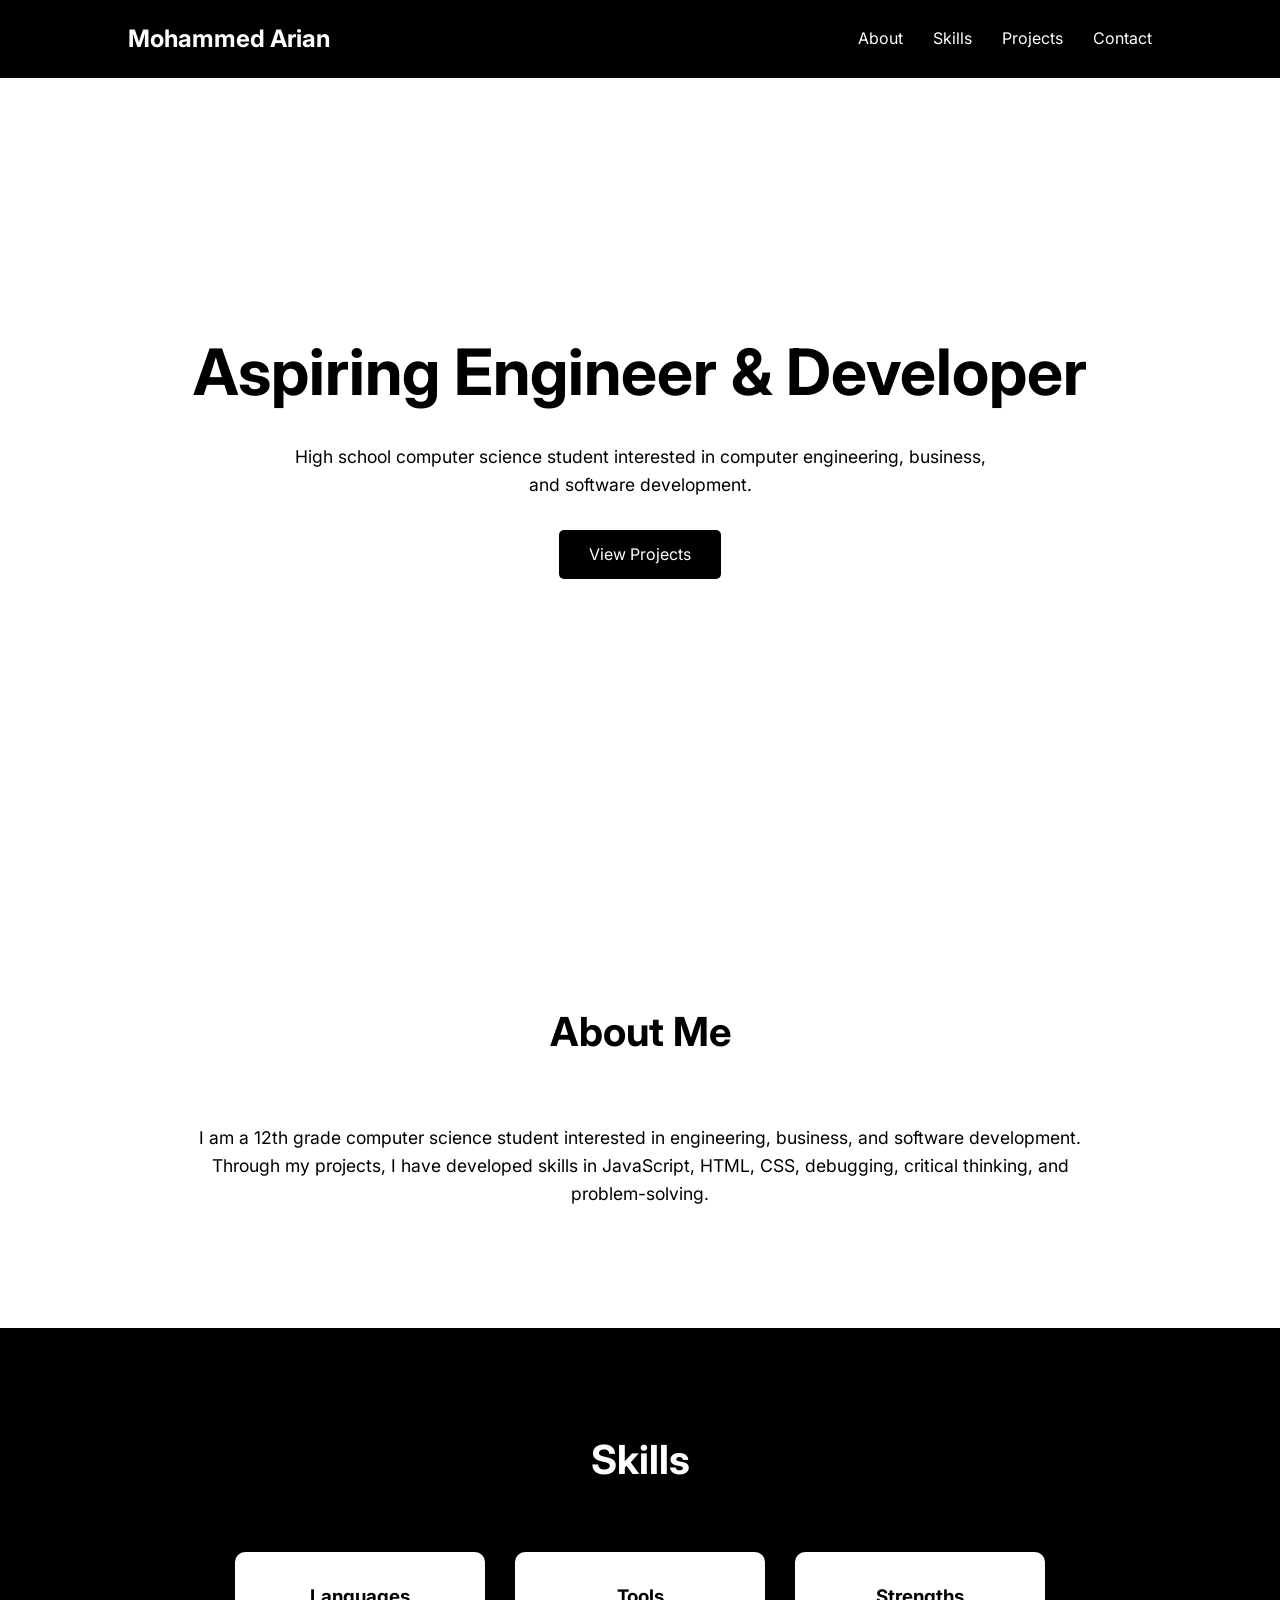
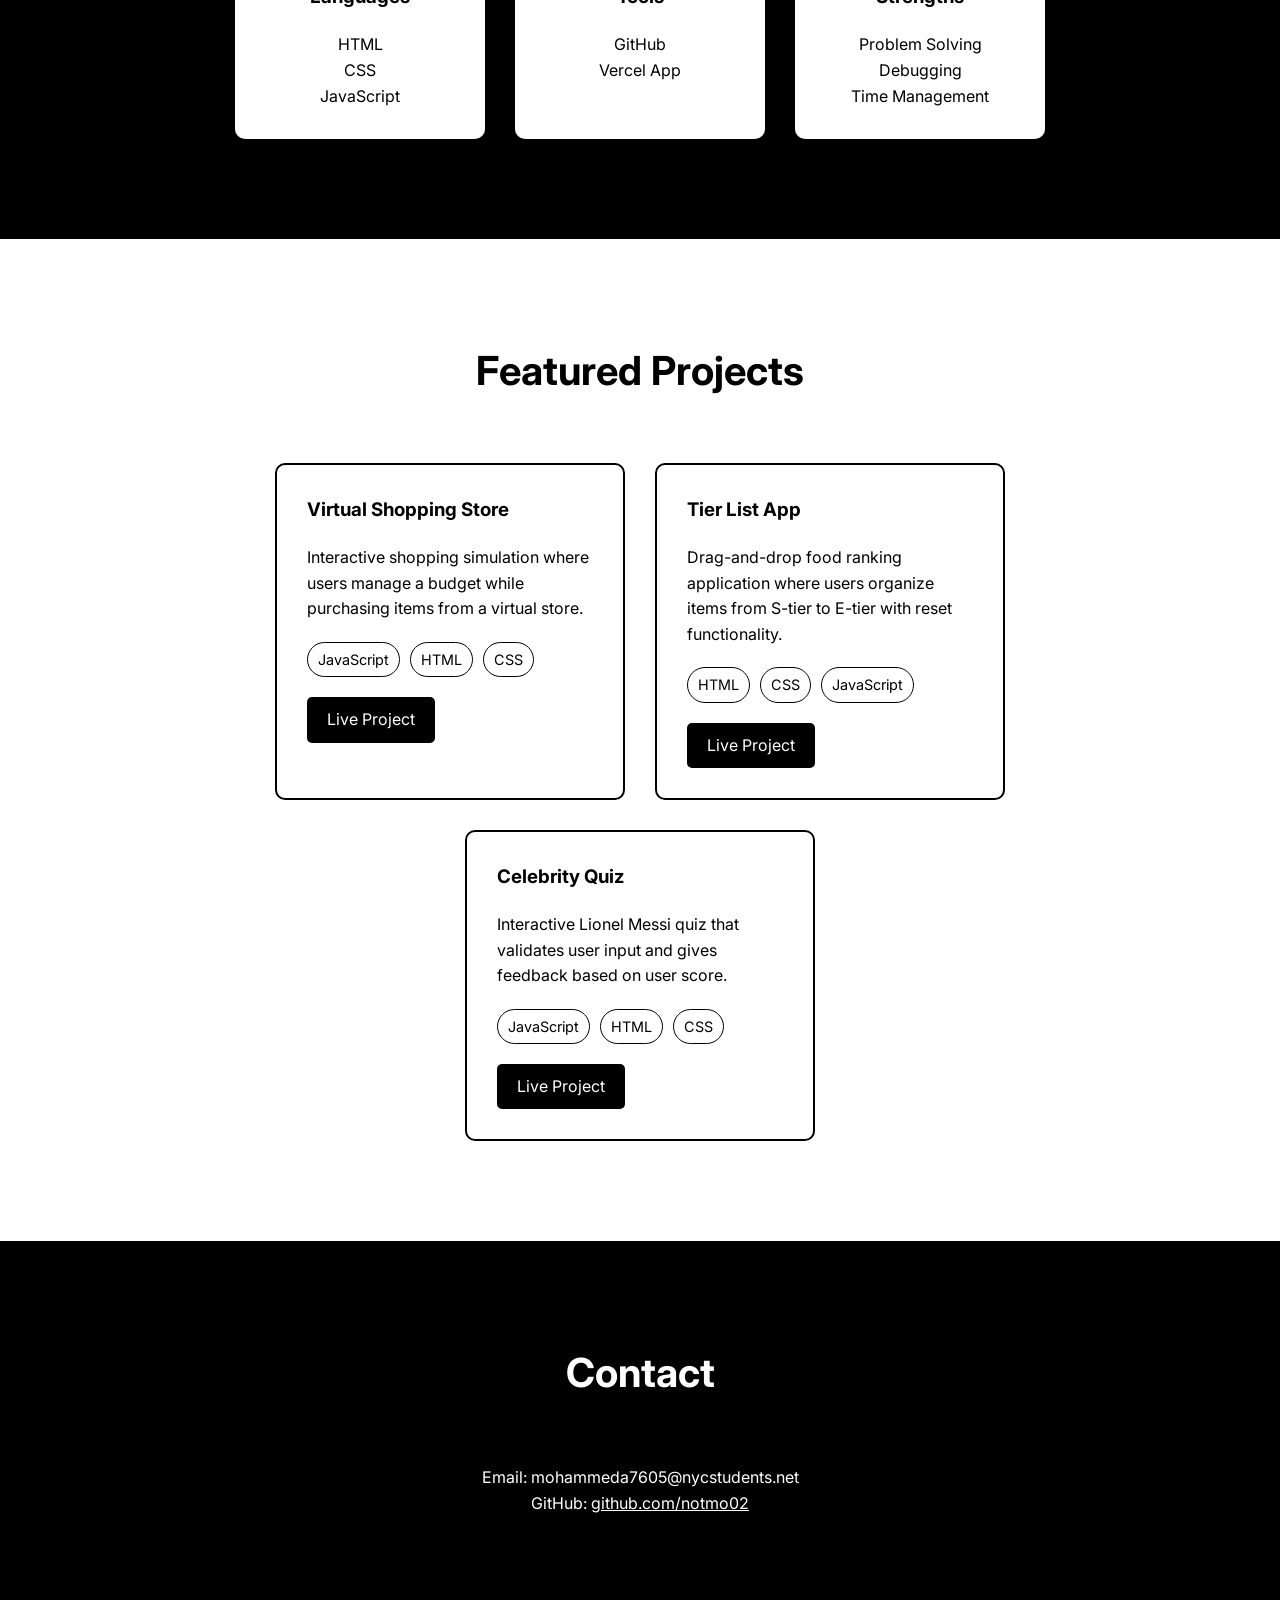
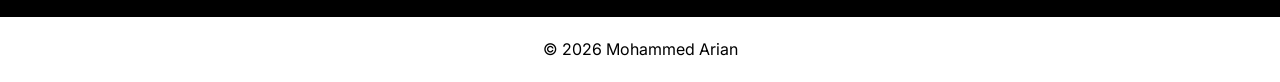
==== index.html @ 6d6c4847 "commit" ====
<!DOCTYPE html>
<html lang="en">
<head>
  <meta charset="UTF-8" />
  <meta name="viewport" content="width=device-width, initial-scale=1.0" />
  <title>Mohammed Arian | Portfolio</title>

  <link rel="stylesheet" href="style.css" />

  <link rel="preconnect" href="https://fonts.googleapis.com">
  <link rel="preconnect" href="https://fonts.gstatic.com" crossorigin>

  <link href="https://fonts.googleapis.com/css2?family=Inter:wght@300;400;500;700&display=swap" rel="stylesheet">
</head>

<body>

  <!-- NAVBAR -->

  <header>
    <nav class="navbar">
      <h1 class="logo">Mohammed Arian</h1>

      <ul class="nav-links">
        <li><a href="#about">About</a></li>
        <li><a href="#skills">Skills</a></li>
        <li><a href="#projects">Projects</a></li>
        <li><a href="#contact">Contact</a></li>
      </ul>
    </nav>
  </header>

  <!-- HERO -->

  <section class="hero">
    <div class="hero-content">
      <h2>Aspiring Engineer & Developer</h2>

      <p>
        High school computer science student interested in
        computer engineering, business, and software development.
      </p>

      <a href="#projects" class="btn">View Projects</a>
    </div>
  </section>

  <!-- ABOUT -->

  <section id="about" class="section">
    <h2 class="section-title">About Me</h2>

    <div class="about-container">
      <p>
        I am a 12th grade computer science student interested in engineering,
        business, and software development. Through my projects, I have
        developed skills in JavaScript, HTML, CSS, debugging,
        critical thinking, and problem-solving.
      </p>

      <p>
       
      </p>
    </div>
  </section>

  <!-- SKILLS -->

  <section id="skills" class="section dark-section">
    <h2 class="section-title white-text">Skills</h2>

    <div class="skills-container">

      <div class="skill-card">
        <h3>Languages</h3>
        <p>HTML</p>
        <p>CSS</p>
        <p>JavaScript</p>
      </div>

      <div class="skill-card">
        <h3>Tools</h3>
        <p>GitHub</p>
        <p>Vercel App</p>
        <p></p>
      </div>

      <div class="skill-card">
        <h3>Strengths</h3>
        <p>Problem Solving</p>
        <p>Debugging</p>
        <p>Time Management</p>
      </div>

    </div>
  </section>

  <!-- PROJECTS -->

  <section id="projects" class="section">
    <h2 class="section-title">Featured Projects</h2>

    <div class="projects-container">

      <!-- PROJECT 1 -->

      <div class="project-card">
        <h3>Virtual Shopping Store</h3>

        <p>
          Interactive shopping simulation where users manage a budget
          while purchasing items from a virtual store.
        </p>

        <div class="tech-stack">
          <span>JavaScript</span>
          <span>HTML</span>
          <span>CSS</span>
        </div>

        <a
          href="https://virtual-shopping-store.vercel.app/"
          target="_blank"
          class="project-btn"
        >
          Live Project
        </a>
      </div>

      <!-- PROJECT 2 -->

      <div class="project-card">
        <h3>Tier List App</h3>

        <p>
          Drag-and-drop food ranking application where users organize
          items from S-tier to E-tier with reset functionality.
        </p>

        <div class="tech-stack">
          <span>HTML</span>
          <span>CSS</span>
          <span>JavaScript</span>
        </div>

        <a
          href="https://tier-list-project-nu.vercel.app/"
          target="_blank"
          class="project-btn"
        >
          Live Project
        </a>
      </div>

      <!-- PROJECT 3 -->

      <div class="project-card">
        <h3>Celebrity Quiz</h3>

        <p>
          Interactive Lionel Messi quiz that validates user input and
          gives feedback based on user score.
        </p>

        <div class="tech-stack">
          <span>JavaScript</span>
          <span>HTML</span>
          <span>CSS</span>
        </div>

        <a
          href="https://celebrity-quiz-psi.vercel.app/"
          target="_blank"
          class="project-btn"
        >
          Live Project
        </a>
      </div>

    </div>
  </section>

  <!-- CONTACT -->

  <section id="contact" class="section dark-section">
    <h2 class="section-title white-text">Contact</h2>

    <div class="contact-container">
      <p>Email: mohammeda7605@nycstudents.net</p>

      <p>
        GitHub:
        <a href="https://github.com/notmo02" target="_blank">
          github.com/notmo02
        </a>
      </p>
    </div>
  </section>

  <!-- FOOTER -->

  <footer>
    <p>© 2026 Mohammed Arian</p>
  </footer>

  <script src="script.js"></script>

</body>
</html>
---- style.css ----
* {
  margin: 0;
  padding: 0;
  box-sizing: border-box;
}

html {
  scroll-behavior: smooth;
}

body {
  font-family: "Inter", sans-serif;
  background-color: white;
  color: black;
  line-height: 1.6;
}

/* NAVBAR */

.navbar {
  width: 100%;
  padding: 20px 10%;
  display: flex;
  justify-content: space-between;
  align-items: center;
  background-color: black;
  position: fixed;
  top: 0;
  z-index: 1000;
}

.logo {
  color: white;
  font-size: 1.5rem;
}

.nav-links {
  display: flex;
  list-style: none;
  gap: 30px;
}

.nav-links a {
  text-decoration: none;
  color: white;
  transition: 0.3s;
}

.nav-links a:hover {
  opacity: 0.7;
}

/* HERO */

.hero {
  height: 100vh;
  background-color: white;
  display: flex;
  justify-content: center;
  align-items: center;
  text-align: center;
  padding: 0 20px;
}

.hero-content h2 {
  font-size: 4rem;
  margin-bottom: 20px;
}

.hero-content p {
  max-width: 700px;
  margin: auto;
  margin-bottom: 30px;
  font-size: 1.1rem;
}

.btn {
  display: inline-block;
  padding: 12px 30px;
  background-color: black;
  color: white;
  text-decoration: none;
  border-radius: 5px;
  transition: 0.3s;
}

.btn:hover {
  background-color: #333;
}

/* SECTIONS */

.section {
  padding: 100px 10%;
}

.section-title {
  text-align: center;
  font-size: 2.5rem;
  margin-bottom: 60px;
}

.dark-section {
  background-color: black;
}

.white-text {
  color: white;
}

/* ABOUT */

.about-container {
  max-width: 900px;
  margin: auto;
  text-align: center;
}

.about-container p {
  margin-bottom: 20px;
  font-size: 1.1rem;
}

/* SKILLS */

.skills-container {
  display: flex;
  justify-content: center;
  gap: 30px;
  flex-wrap: wrap;
}

.skill-card {
  background-color: white;
  color: black;
  padding: 30px;
  width: 250px;
  border-radius: 10px;
  text-align: center;
}

.skill-card h3 {
  margin-bottom: 20px;
}

/* PROJECTS */

.projects-container {
  display: flex;
  gap: 30px;
  flex-wrap: wrap;
  justify-content: center;
}

.project-card {
  width: 350px;
  border: 2px solid black;
  padding: 30px;
  border-radius: 10px;
  transition: 0.3s;
}

.project-card:hover {
  transform: translateY(-10px);
}

.project-card h3 {
  margin-bottom: 20px;
}

.project-card p {
  margin-bottom: 20px;
}

.tech-stack {
  display: flex;
  gap: 10px;
  flex-wrap: wrap;
  margin-bottom: 20px;
}

.tech-stack span {
  border: 1px solid black;
  padding: 5px 10px;
  border-radius: 20px;
  font-size: 0.9rem;
}

.project-btn {
  display: inline-block;
  padding: 10px 20px;
  background-color: black;
  color: white;
  text-decoration: none;
  border-radius: 5px;
}

.project-btn:hover {
  background-color: #333;
}

/* CONTACT */

.contact-container {
  text-align: center;
  color: white;
}

.contact-container a {
  color: white;
  text-decoration: underline;
}

/* FOOTER */

footer {
  background-color: white;
  text-align: center;
  padding: 20px;
}

/* MOBILE */

@media (max-width: 768px) {

  .navbar {
    flex-direction: column;
    gap: 15px;
  }

  .hero-content h2 {
    font-size: 2.5rem;
  }

  .projects-container {
    flex-direction: column;
    align-items: center;
  }

}
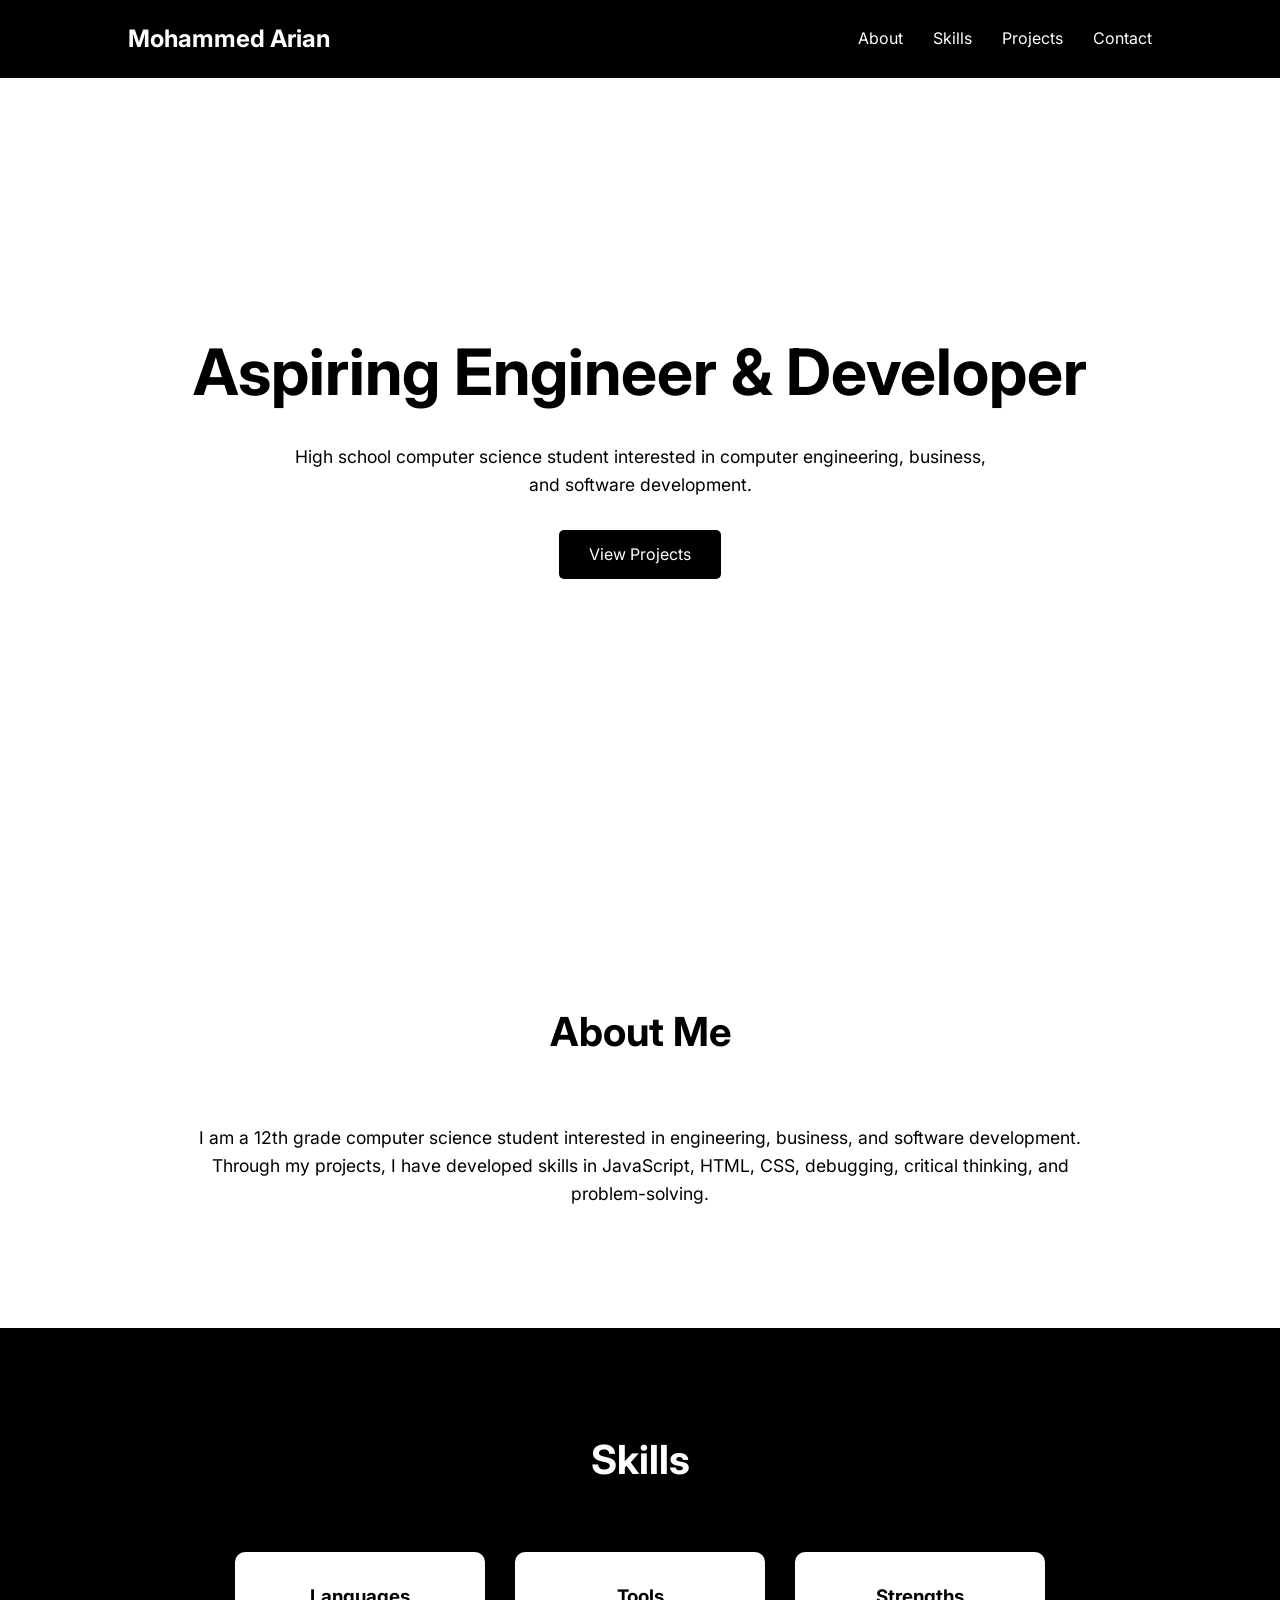
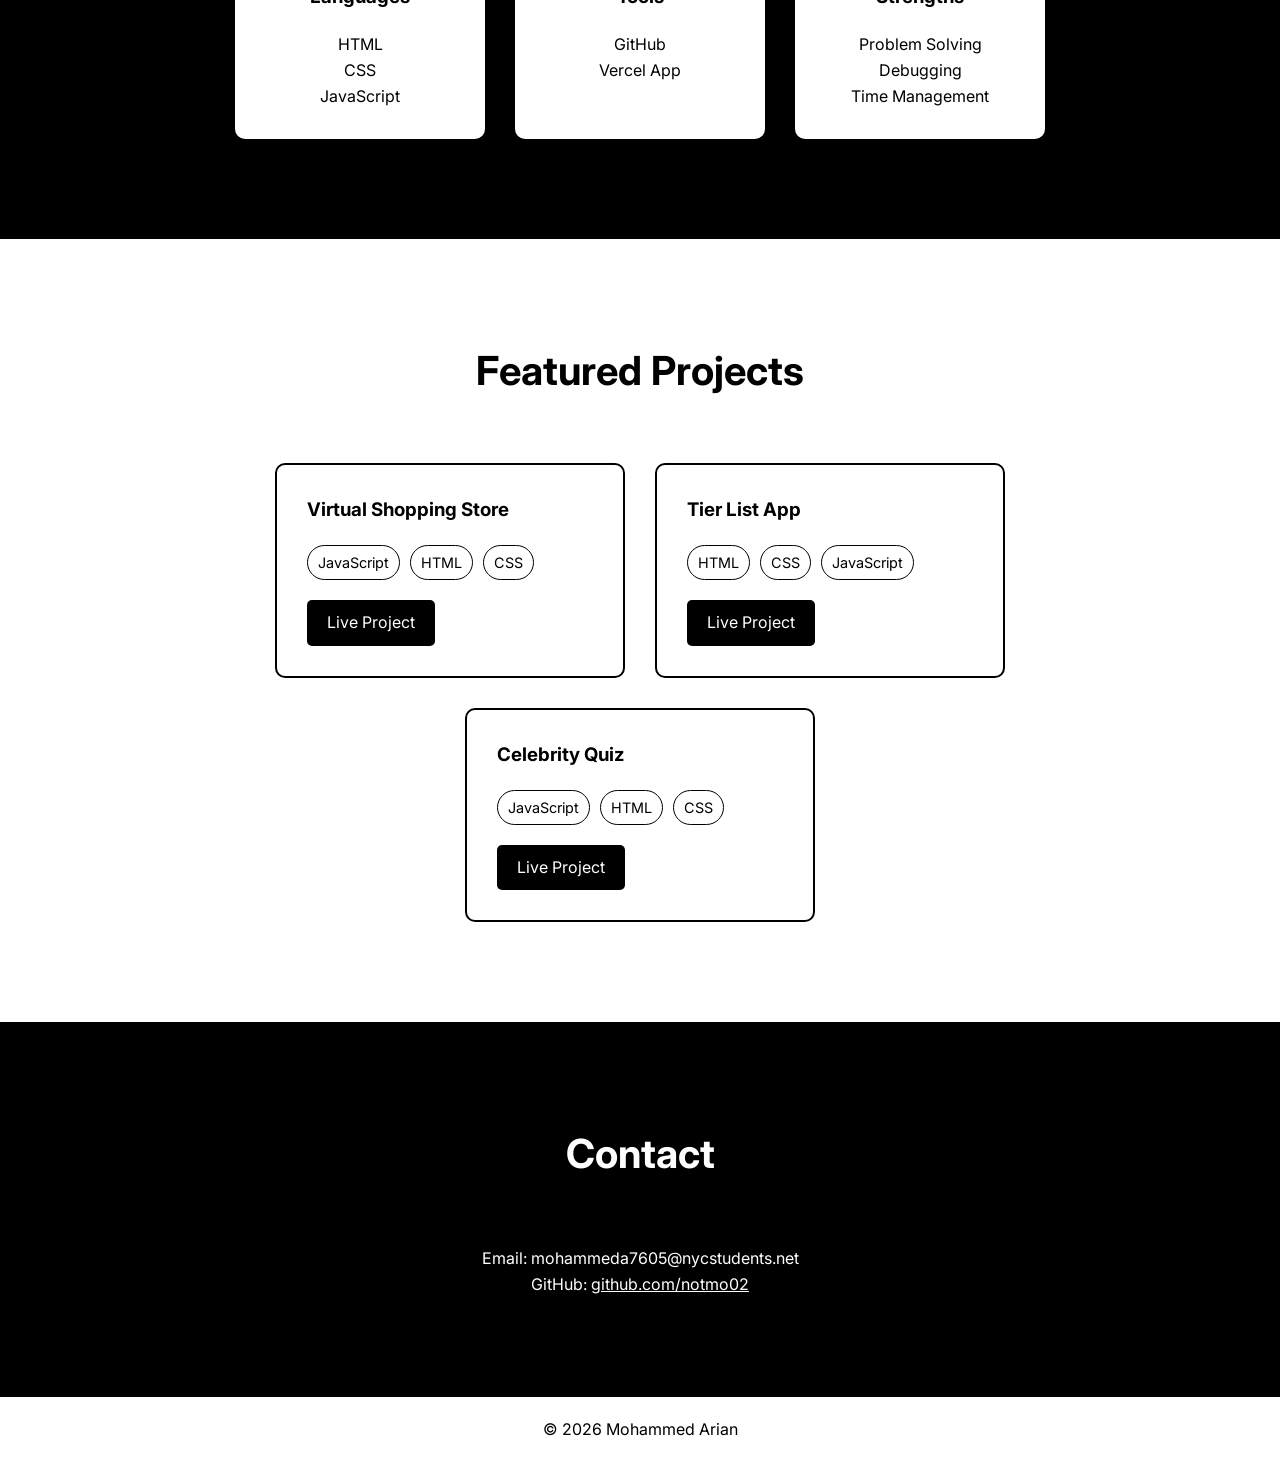
==== commit 66697768: "commit" ====
--- a/index.html
+++ b/index.html
@@ -108,8 +108,7 @@
         <h3>Virtual Shopping Store</h3>
 
         <p>
-          Interactive shopping simulation where users manage a budget
-          while purchasing items from a virtual store.
+         
         </p>
 
         <div class="tech-stack">
@@ -133,8 +132,7 @@
         <h3>Tier List App</h3>
 
         <p>
-          Drag-and-drop food ranking application where users organize
-          items from S-tier to E-tier with reset functionality.
+         
         </p>
 
         <div class="tech-stack">
@@ -158,8 +156,7 @@
         <h3>Celebrity Quiz</h3>
 
         <p>
-          Interactive Lionel Messi quiz that validates user input and
-          gives feedback based on user score.
+          
         </p>
 
         <div class="tech-stack">
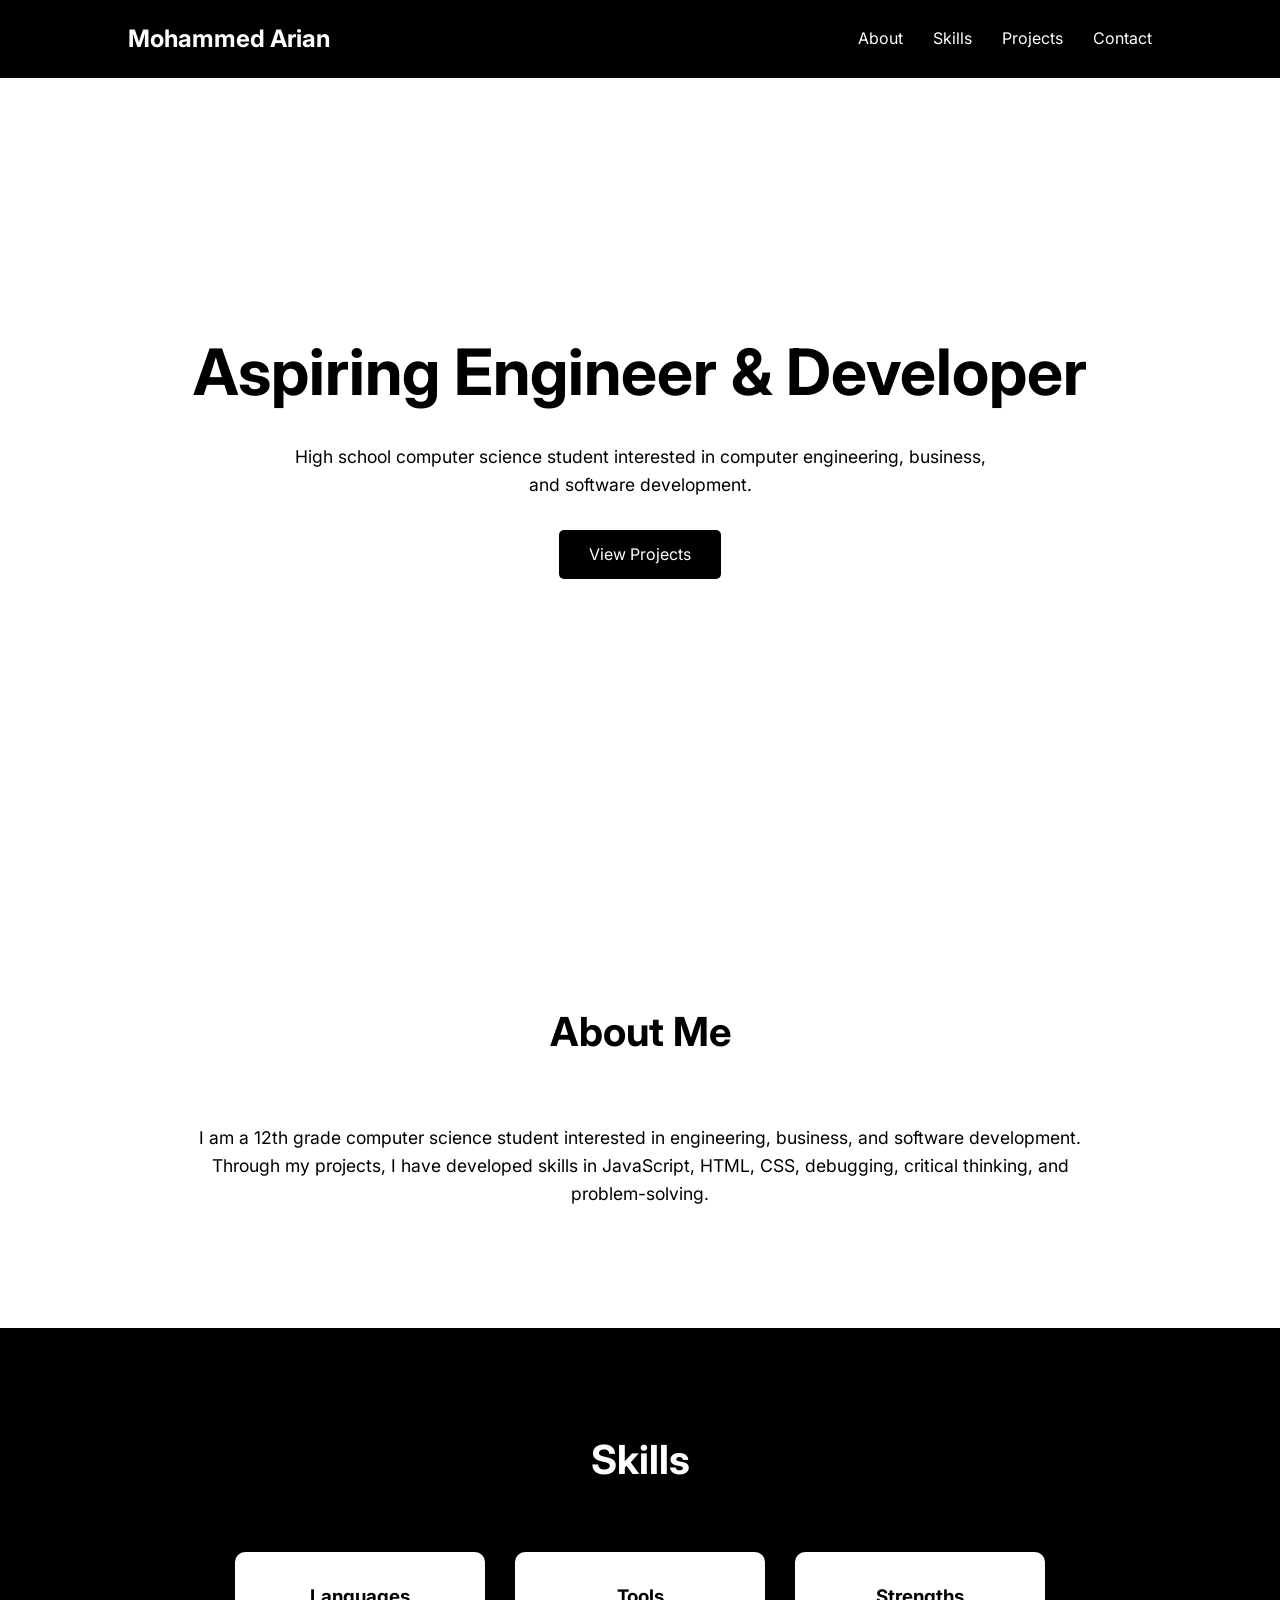
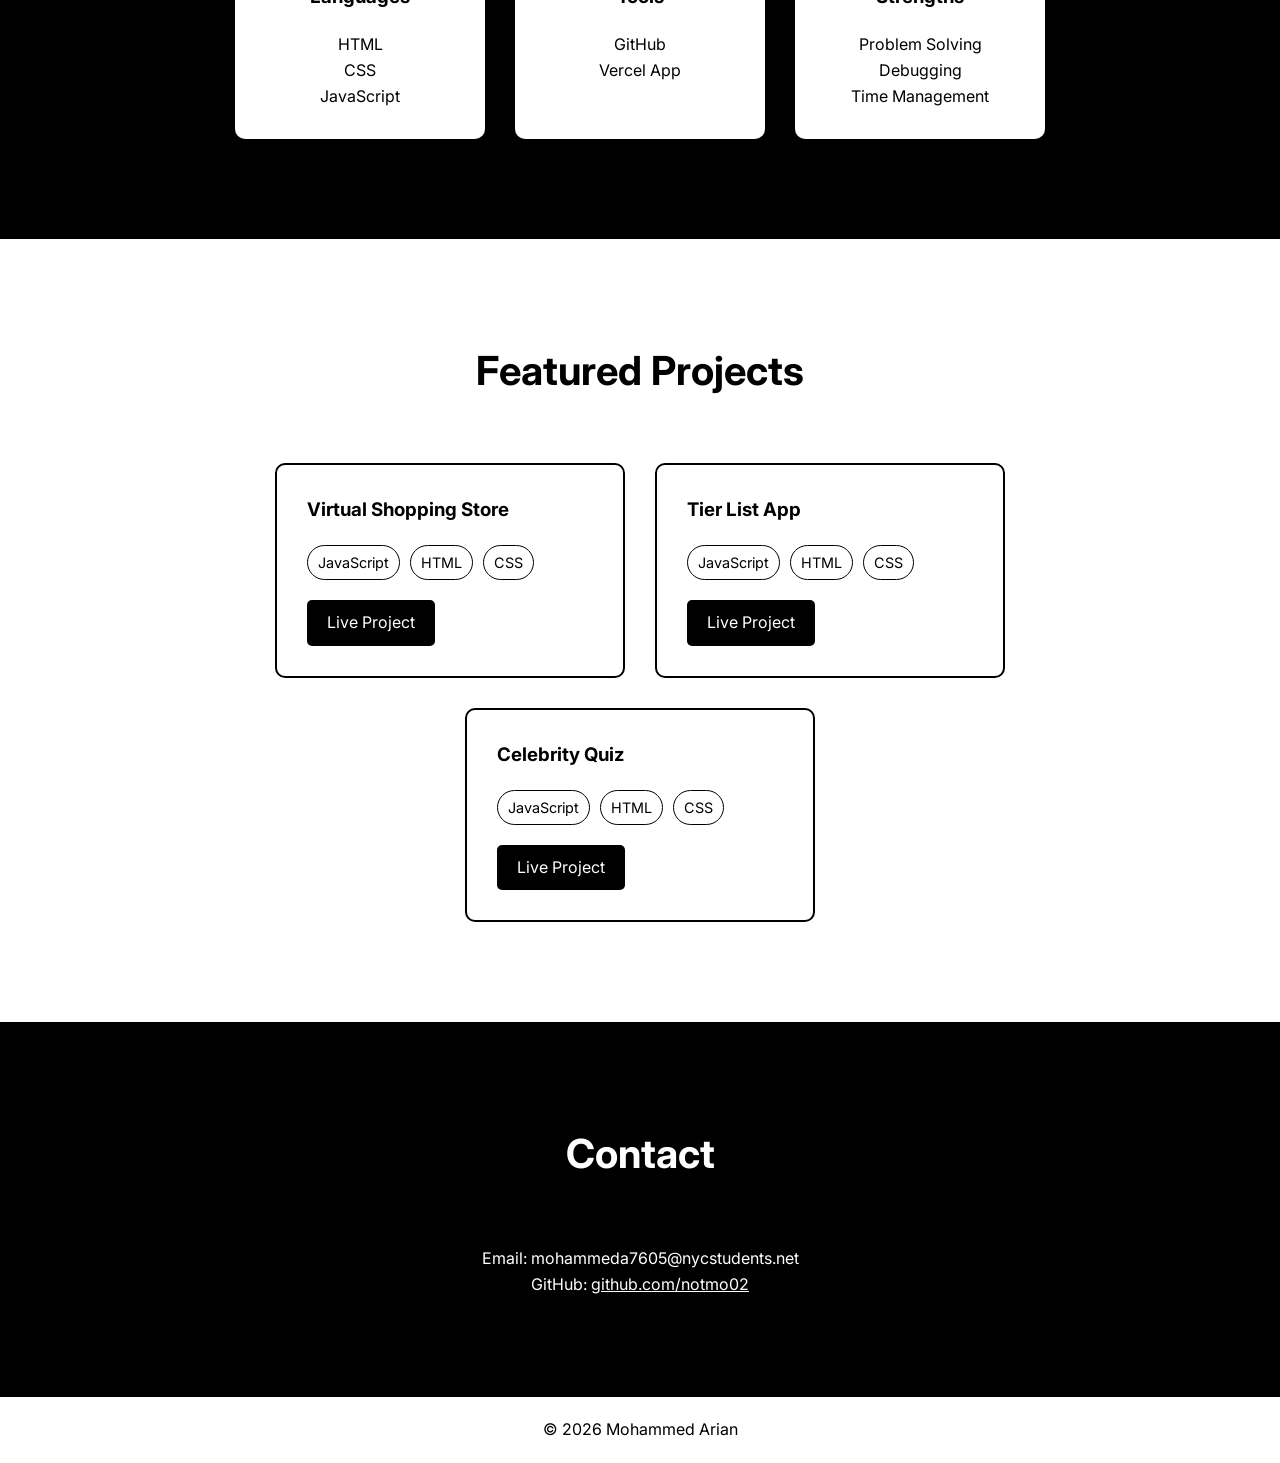
==== commit e7f033a9: "commit" ====
--- a/index.html
+++ b/index.html
@@ -136,9 +136,9 @@
         </p>
 
         <div class="tech-stack">
+          <span>JavaScript</span>
           <span>HTML</span>
           <span>CSS</span>
-          <span>JavaScript</span>
         </div>
 
         <a
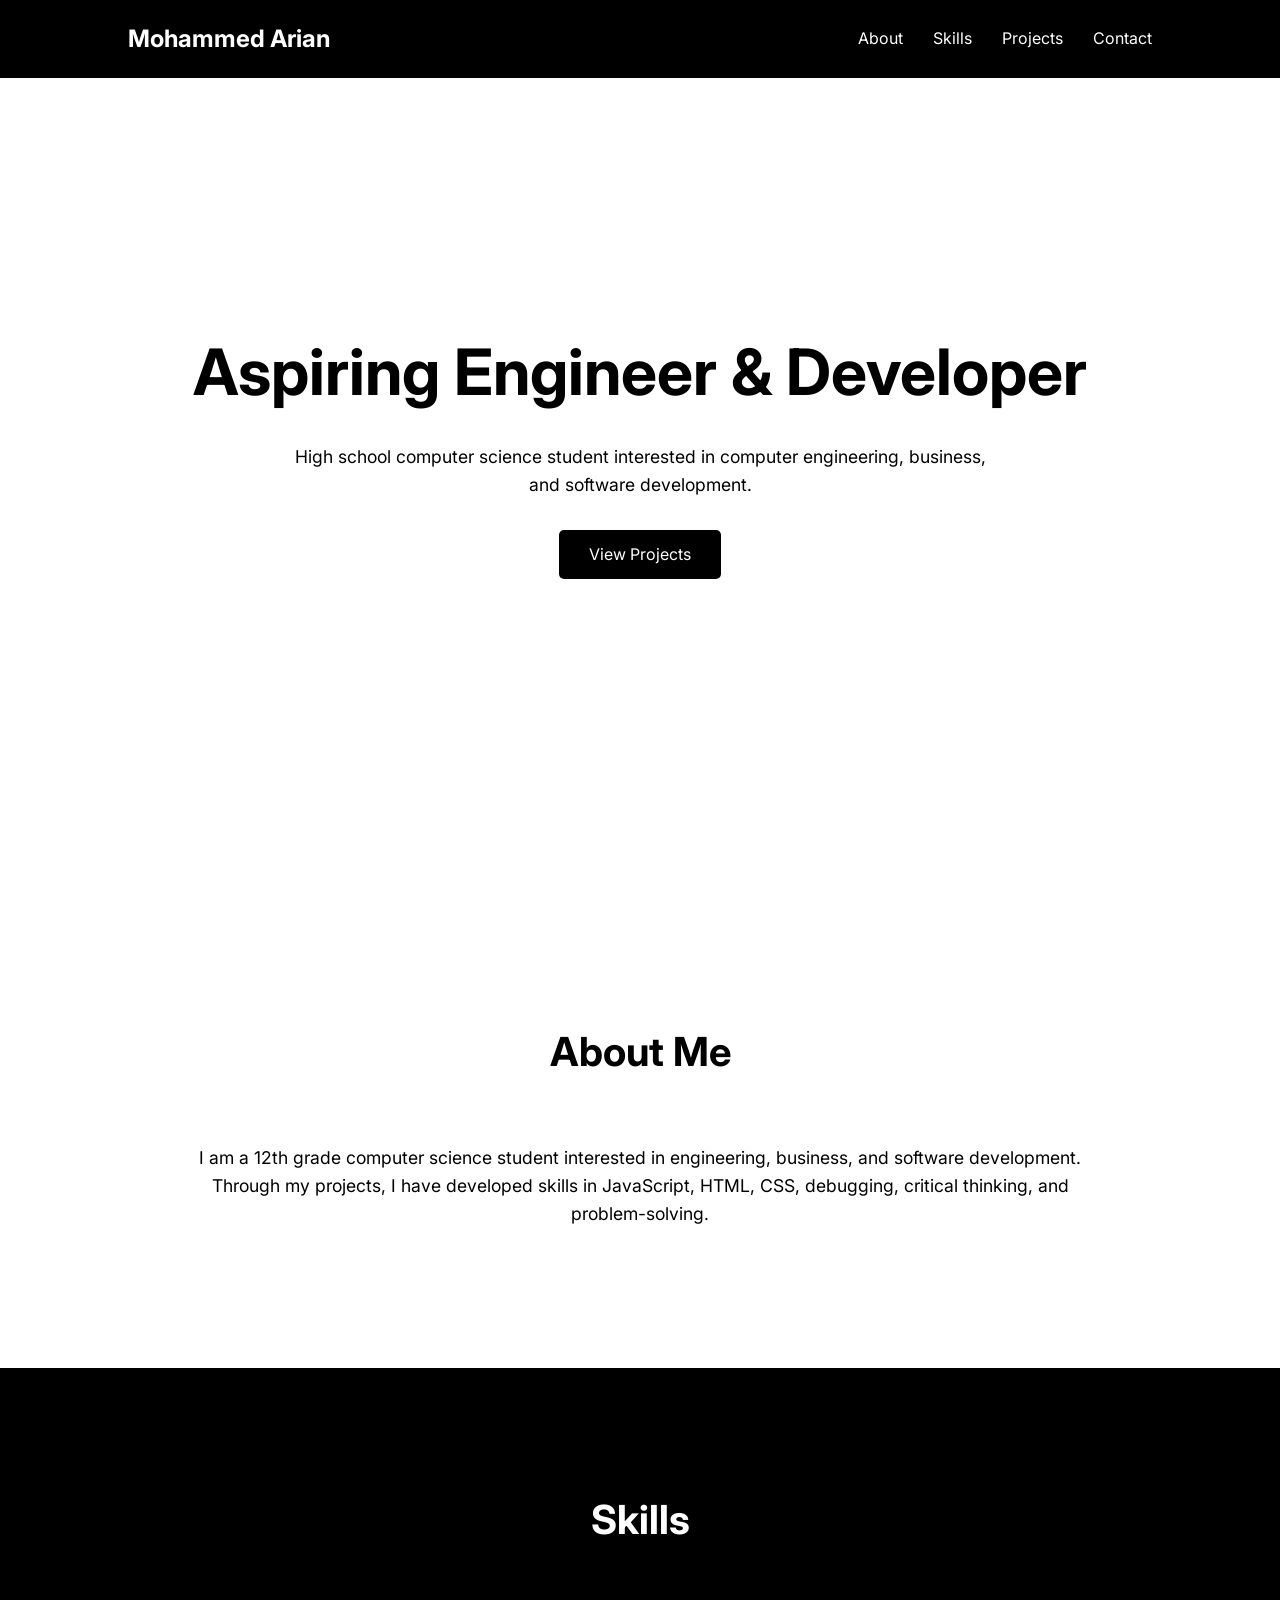
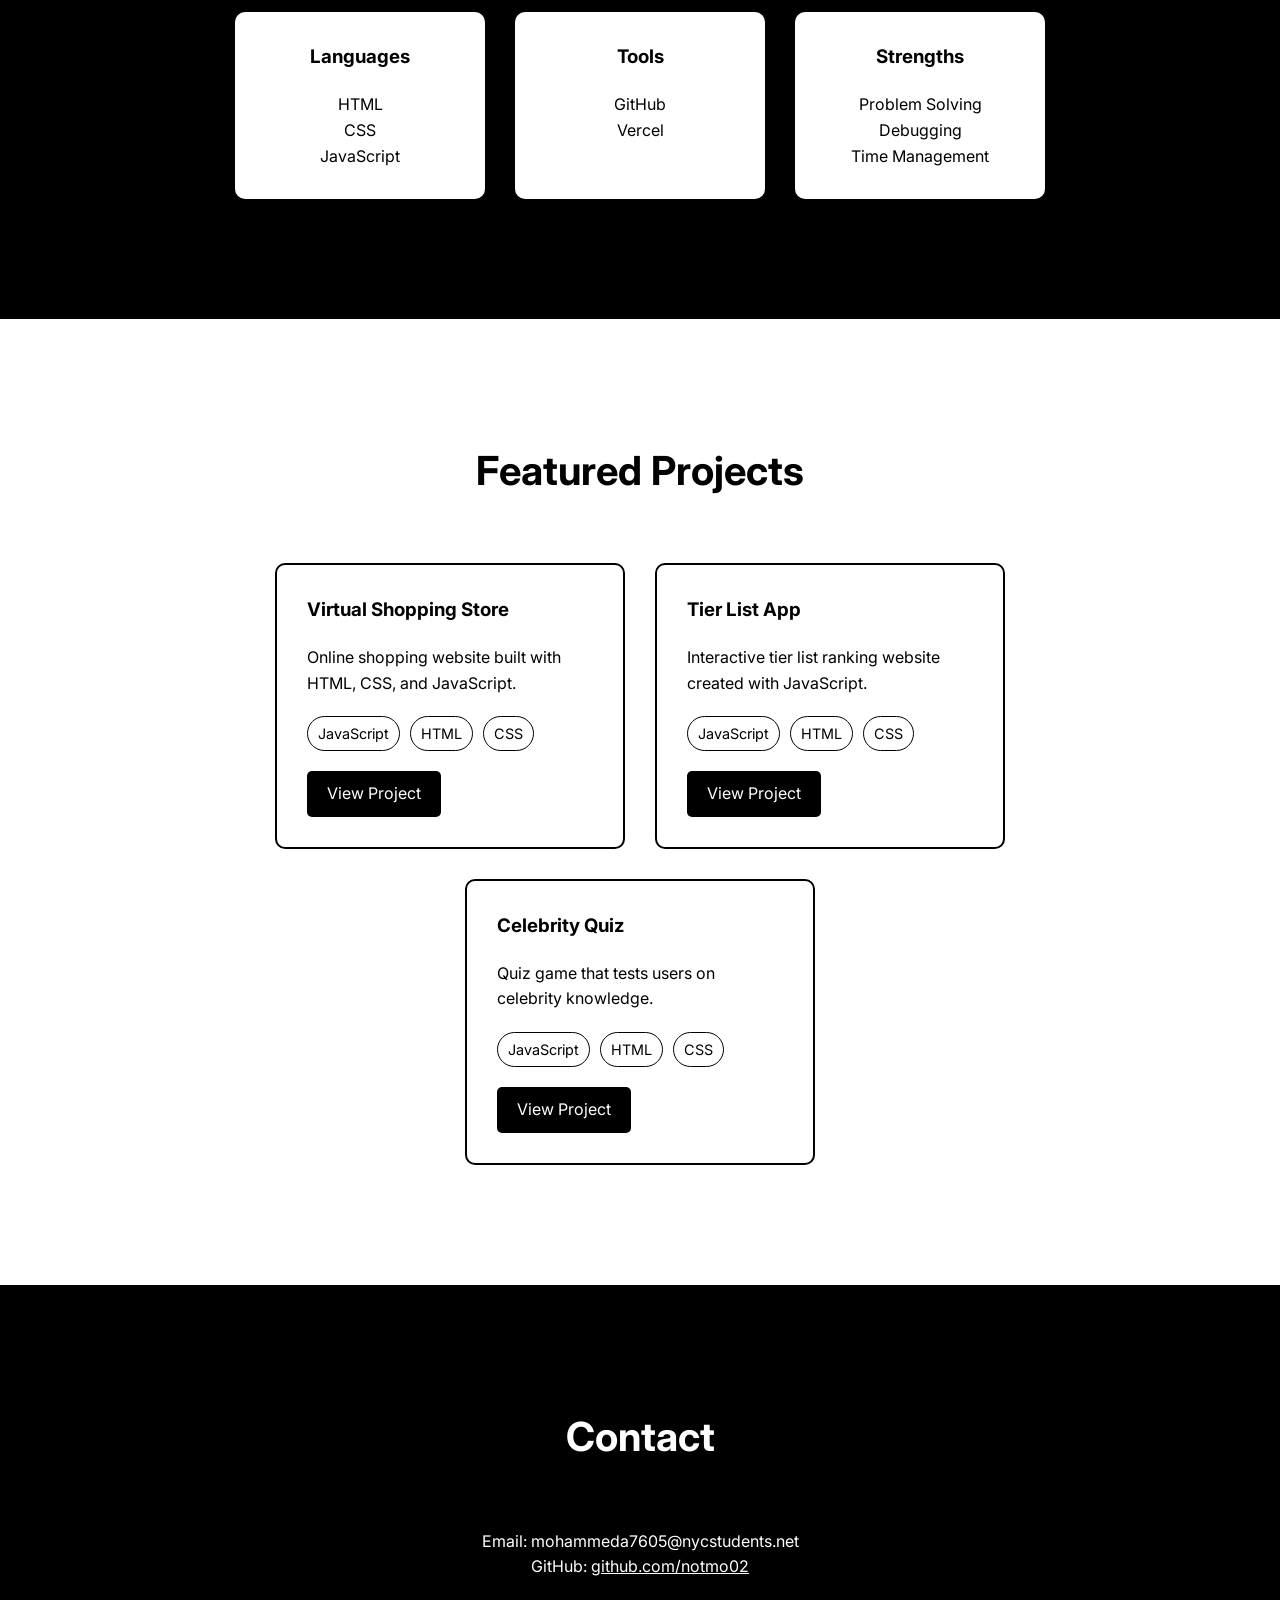
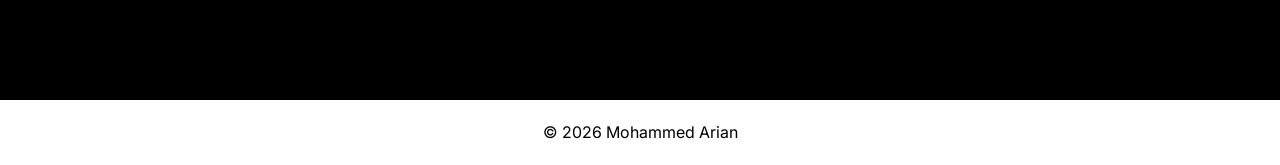
==== commit c51d341b: "commit" ====
--- a/index.html
+++ b/index.html
@@ -57,10 +57,6 @@
         developed skills in JavaScript, HTML, CSS, debugging,
         critical thinking, and problem-solving.
       </p>
-
-      <p>
-       
-      </p>
     </div>
   </section>
 
@@ -81,8 +77,7 @@
       <div class="skill-card">
         <h3>Tools</h3>
         <p>GitHub</p>
-        <p>Vercel App</p>
-        <p></p>
+        <p>Vercel</p>
       </div>
 
       <div class="skill-card">
@@ -108,7 +103,7 @@
         <h3>Virtual Shopping Store</h3>
 
         <p>
-         
+          Online shopping website built with HTML, CSS, and JavaScript.
         </p>
 
         <div class="tech-stack">
@@ -118,11 +113,10 @@
         </div>
 
         <a
-          href="https://virtual-shopping-store.vercel.app/"
-          target="_blank"
+          href="shopping-store.html"
           class="project-btn"
         >
-          Live Project
+          View Project
         </a>
       </div>
 
@@ -132,7 +126,7 @@
         <h3>Tier List App</h3>
 
         <p>
-         
+          Interactive tier list ranking website created with JavaScript.
         </p>
 
         <div class="tech-stack">
@@ -142,11 +136,10 @@
         </div>
 
         <a
-          href="https://tier-list-project-nu.vercel.app/"
-          target="_blank"
+          href="tier-list.html"
           class="project-btn"
         >
-          Live Project
+          View Project
         </a>
       </div>
 
@@ -156,7 +149,7 @@
         <h3>Celebrity Quiz</h3>
 
         <p>
-          
+          Quiz game that tests users on celebrity knowledge.
         </p>
 
         <div class="tech-stack">
@@ -166,11 +159,10 @@
         </div>
 
         <a
-          href="https://celebrity-quiz-psi.vercel.app/"
-          target="_blank"
+          href="celebrity-quiz.html"
           class="project-btn"
         >
-          Live Project
+          View Project
         </a>
       </div>
 
--- a/style.css
+++ b/style.css
@@ -91,7 +91,7 @@
 /* SECTIONS */
 
 .section {
-  padding: 100px 10%;
+  padding: 120px 10%;
 }
 
 .section-title {
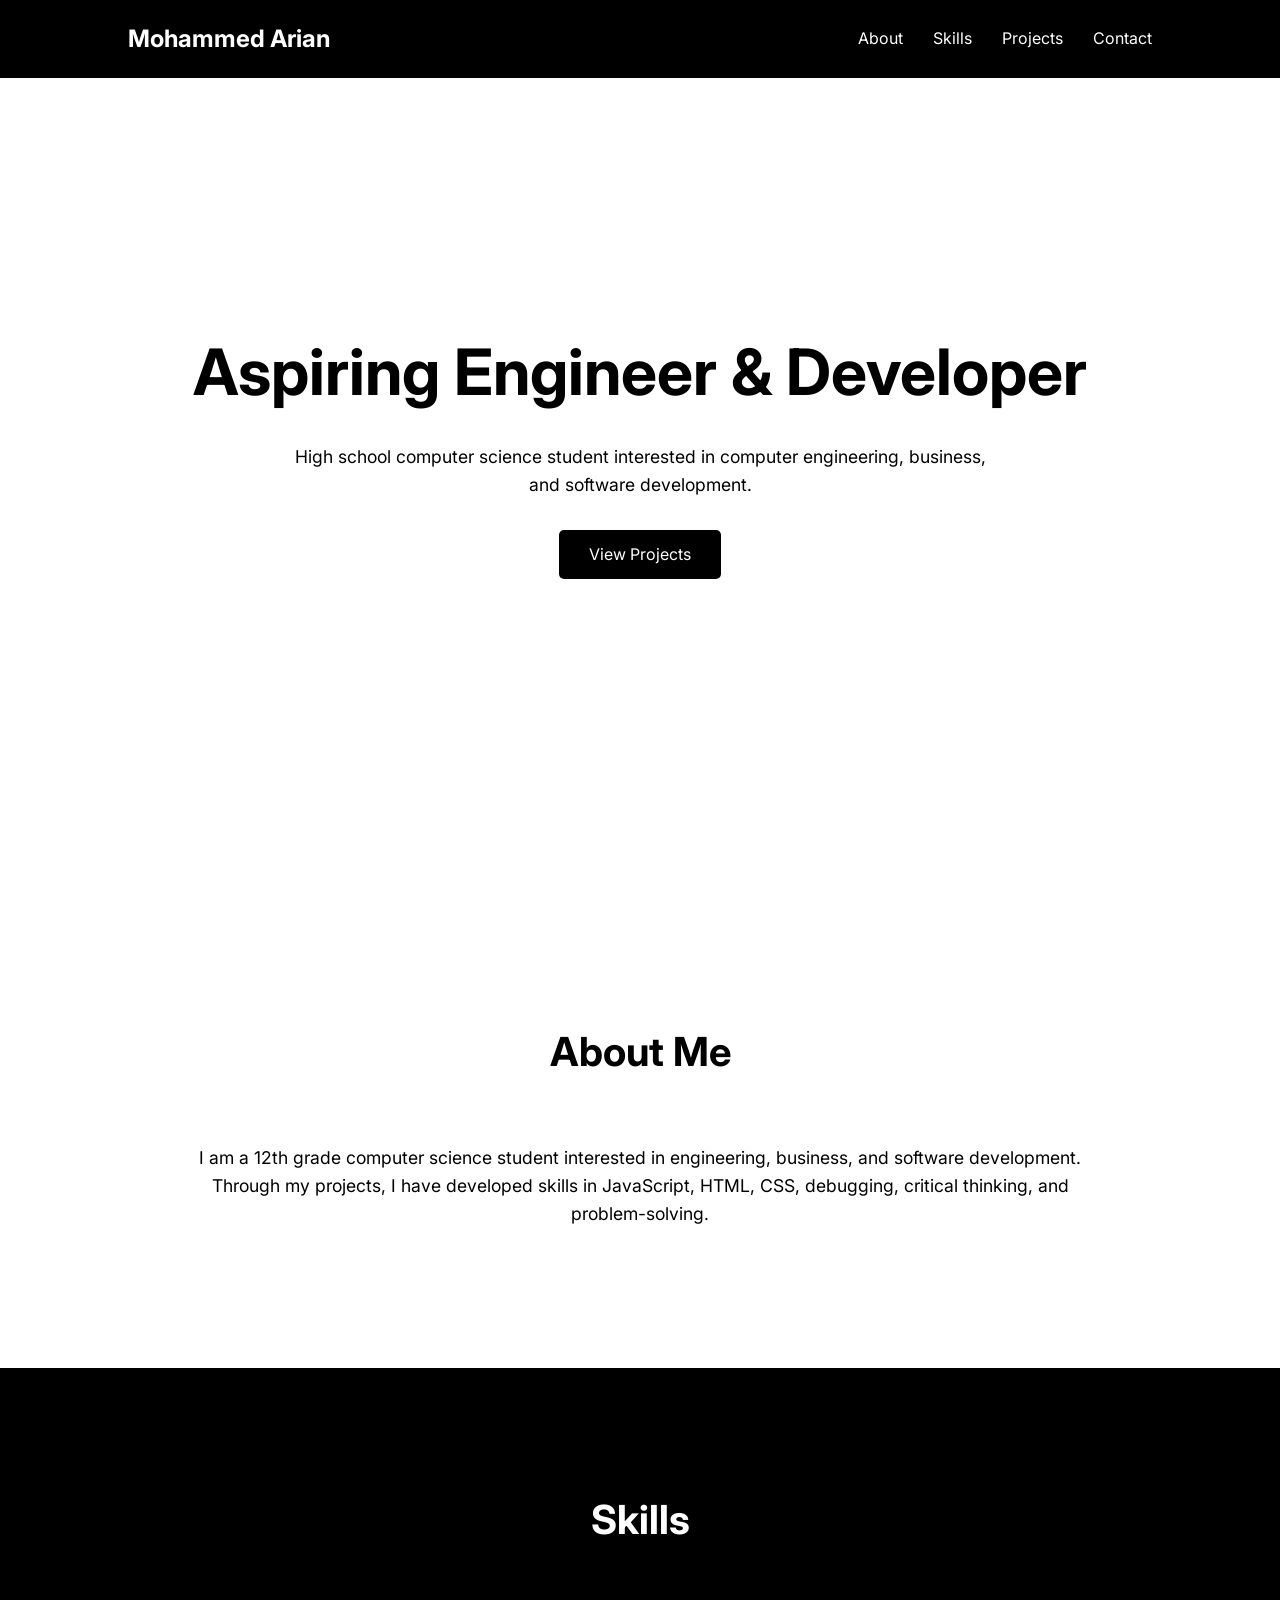
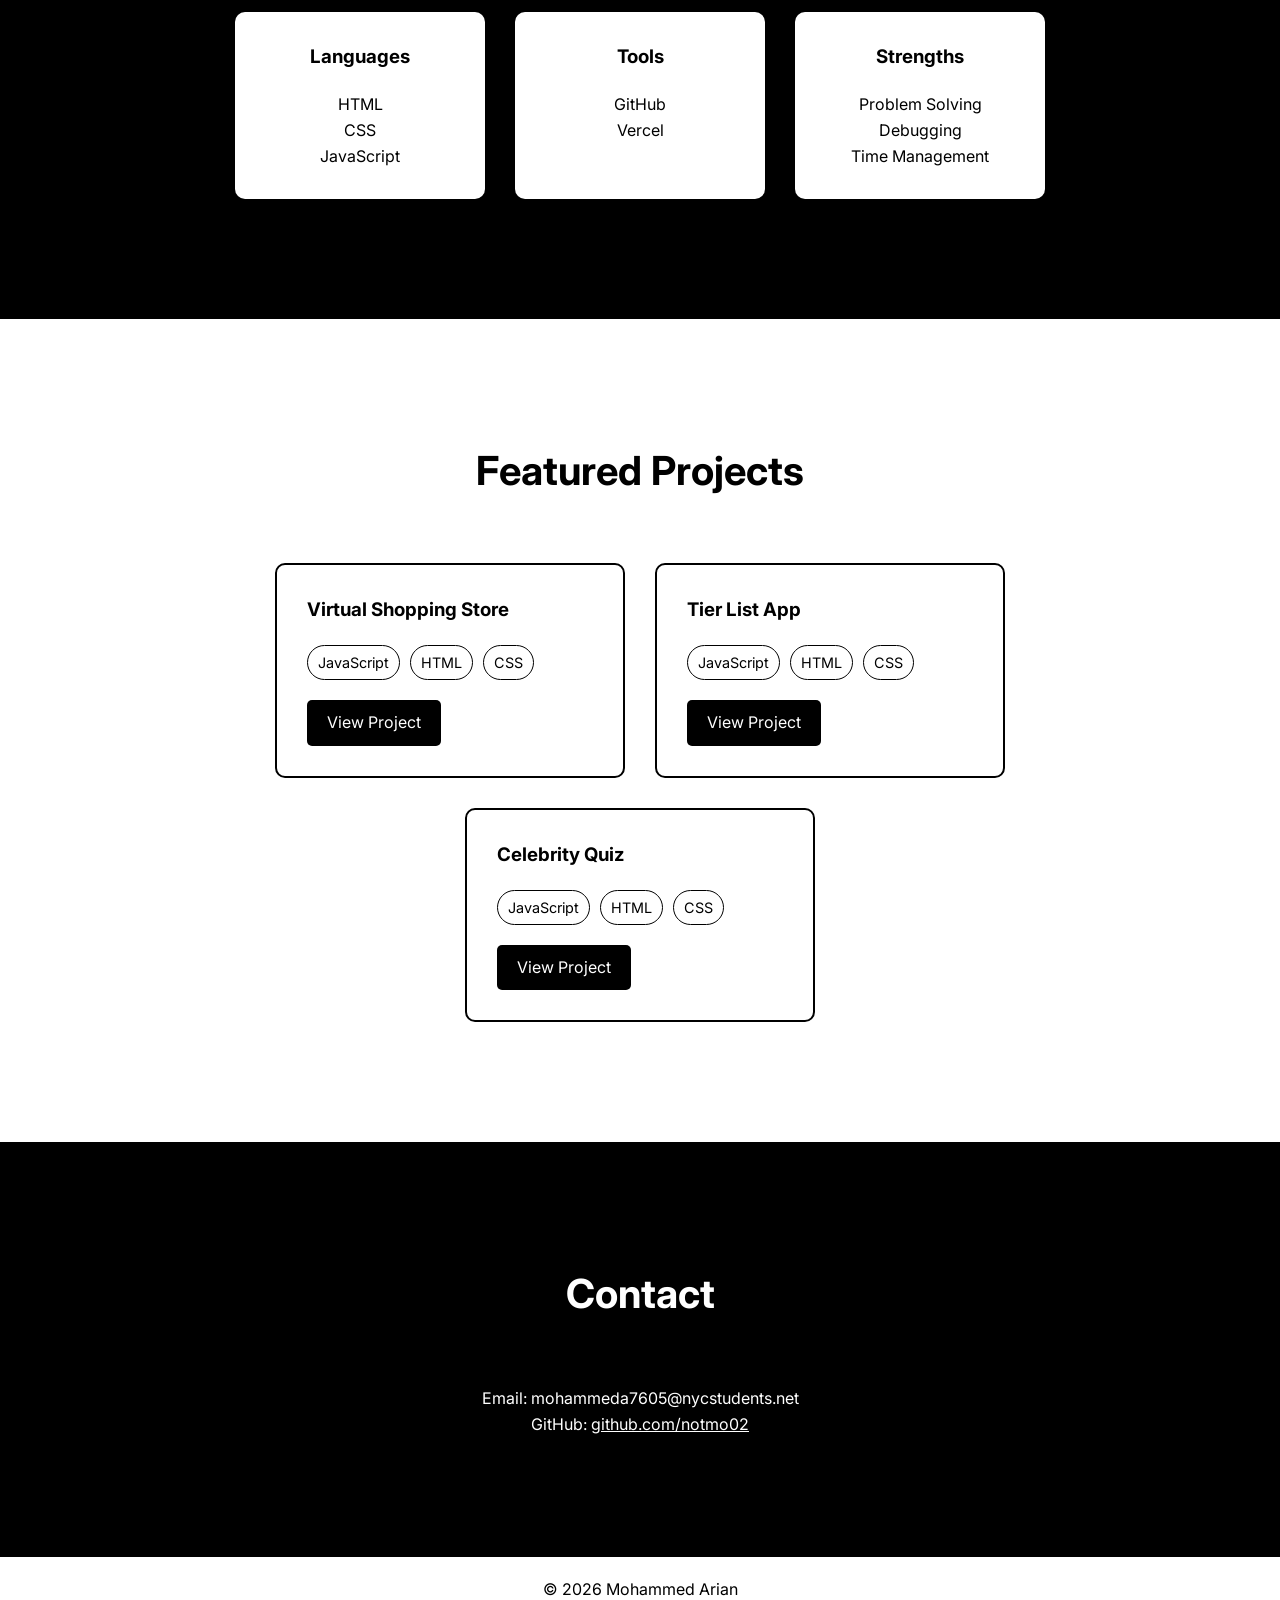
==== commit 18daba64: "commit" ====
--- a/index.html
+++ b/index.html
@@ -102,9 +102,7 @@
       <div class="project-card">
         <h3>Virtual Shopping Store</h3>
 
-        <p>
-          Online shopping website built with HTML, CSS, and JavaScript.
-        </p>
+        
 
         <div class="tech-stack">
           <span>JavaScript</span>
@@ -125,9 +123,7 @@
       <div class="project-card">
         <h3>Tier List App</h3>
 
-        <p>
-          Interactive tier list ranking website created with JavaScript.
-        </p>
+        
 
         <div class="tech-stack">
           <span>JavaScript</span>
@@ -148,9 +144,7 @@
       <div class="project-card">
         <h3>Celebrity Quiz</h3>
 
-        <p>
-          Quiz game that tests users on celebrity knowledge.
-        </p>
+        
 
         <div class="tech-stack">
           <span>JavaScript</span>
--- a/style.css
+++ b/style.css
@@ -236,5 +236,20 @@
     flex-direction: column;
     align-items: center;
   }
-
-}+  .project-image {
+    width: 95%;
+  }
+
+
+}
+
+.project-image {
+  display: block;
+  width: 60%;
+  max-width: 600px;
+  margin: 30px auto;
+  border-radius: 10px;
+  border: 2px solid #ddd;
+  box-shadow: 0 4px 12px rgba(0,0,0,0.1);
+}
+
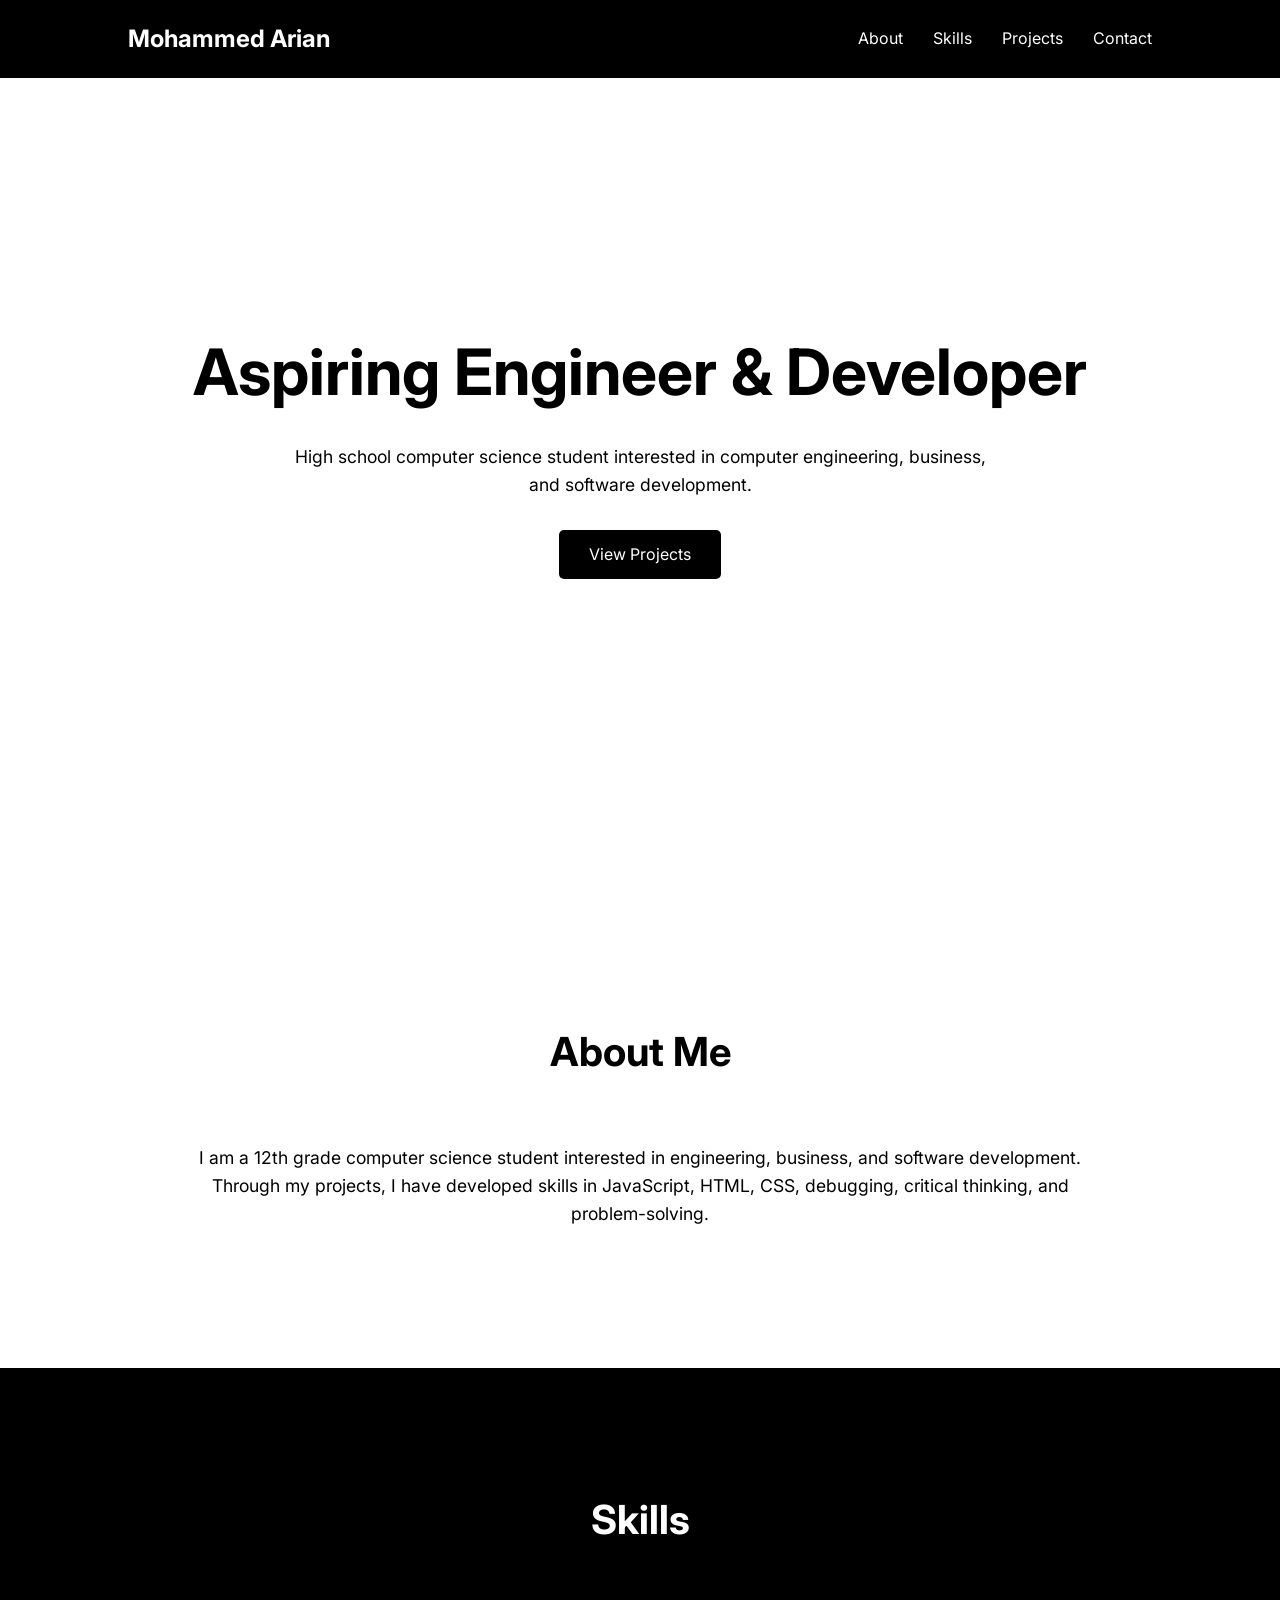
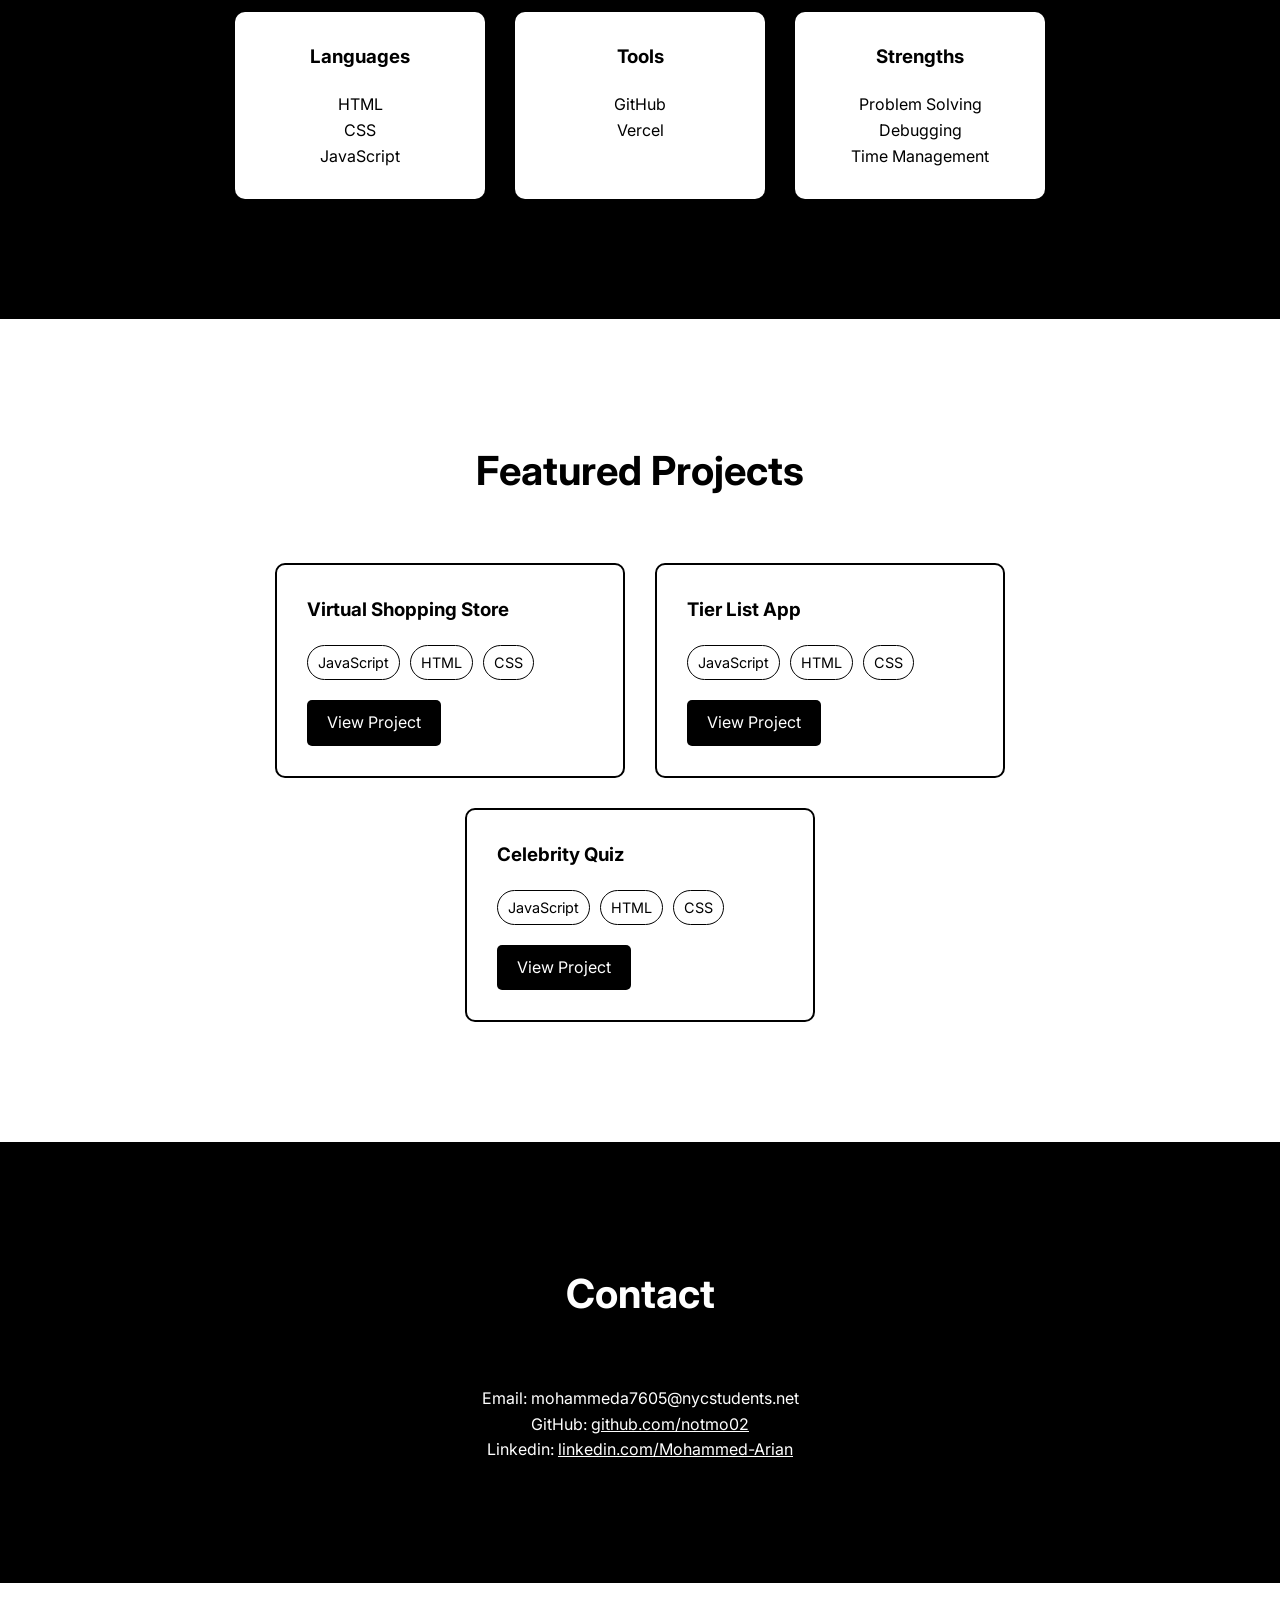
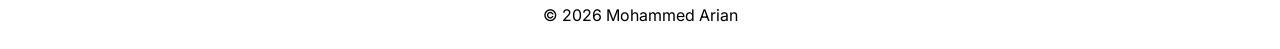
==== commit 17e1c7aa: "commit" ====
--- a/index.html
+++ b/index.html
@@ -177,6 +177,12 @@
           github.com/notmo02
         </a>
       </p>
+      <p>
+        Linkedin:
+        <a href="www.linkedin.com/in/mohammed-arian-b817373b9" target="_blank">
+          linkedin.com/Mohammed-Arian
+        </a>
+      </p>
     </div>
   </section>
 
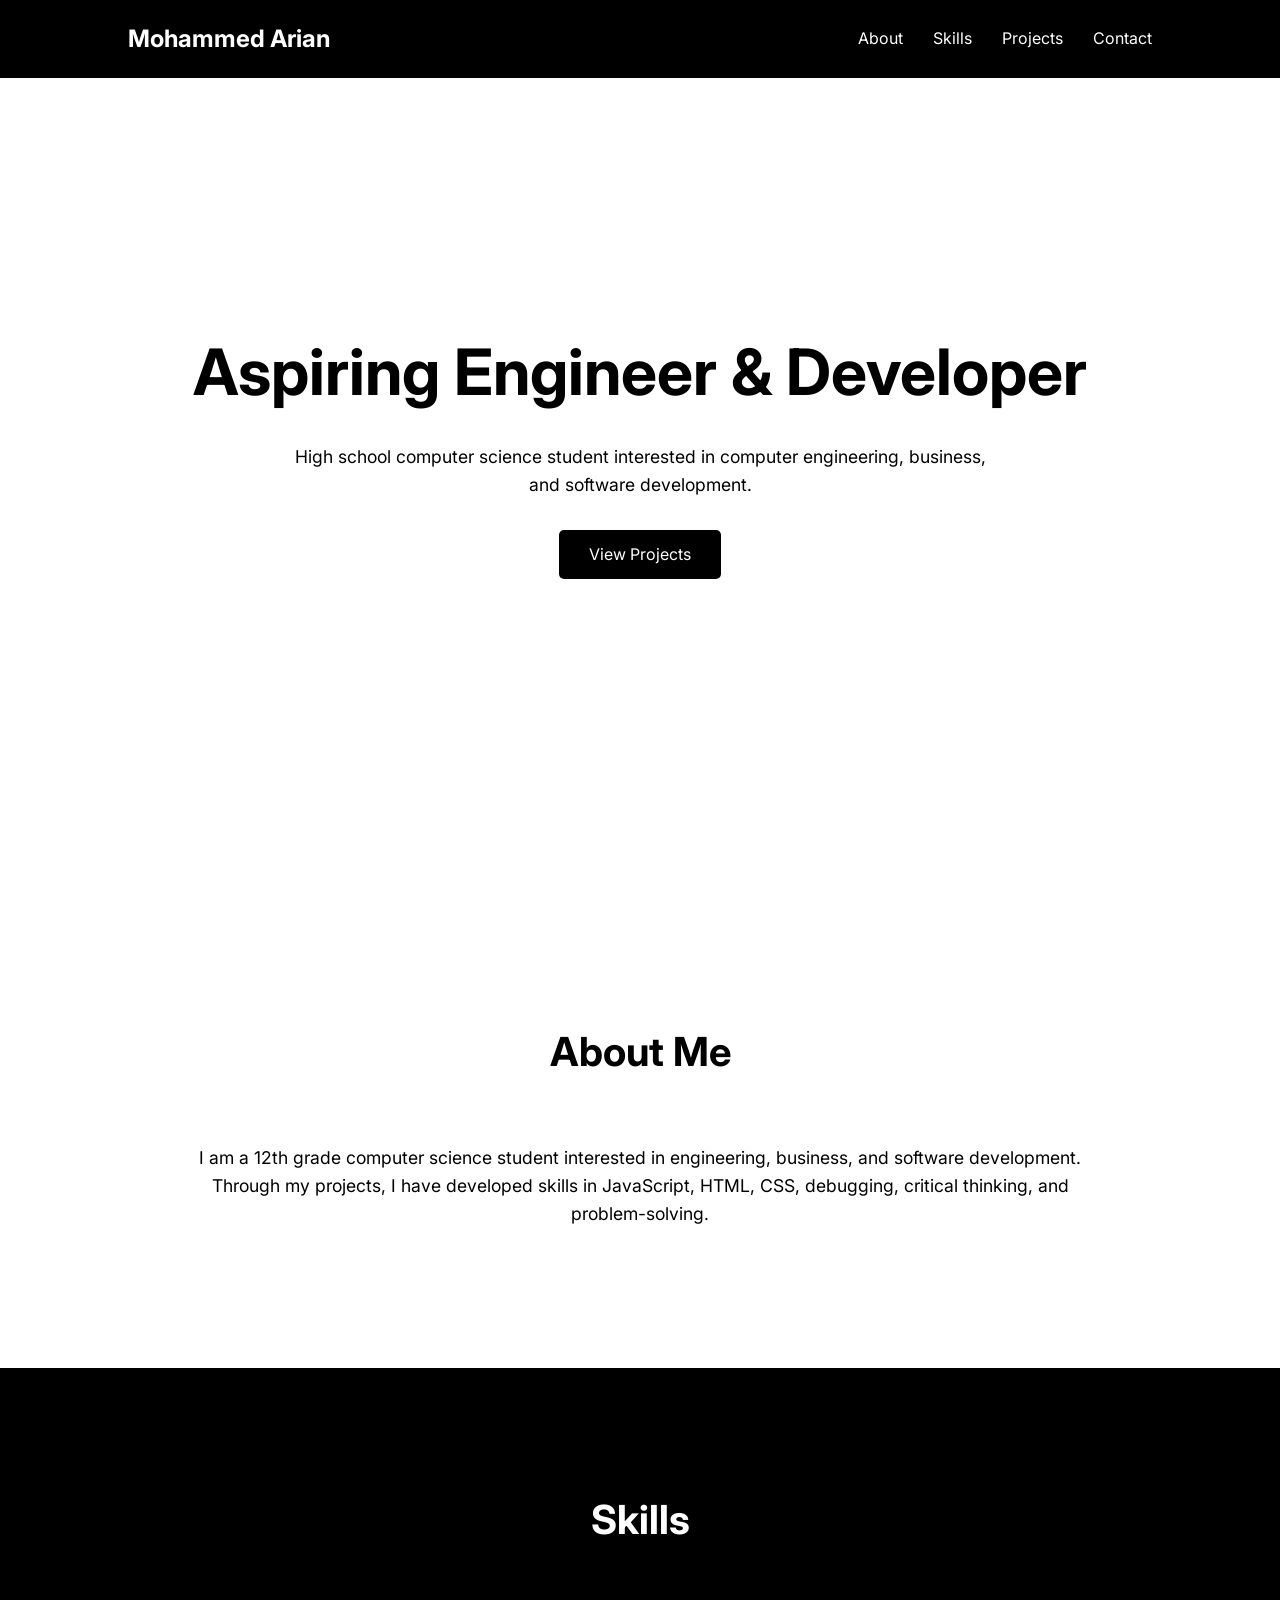
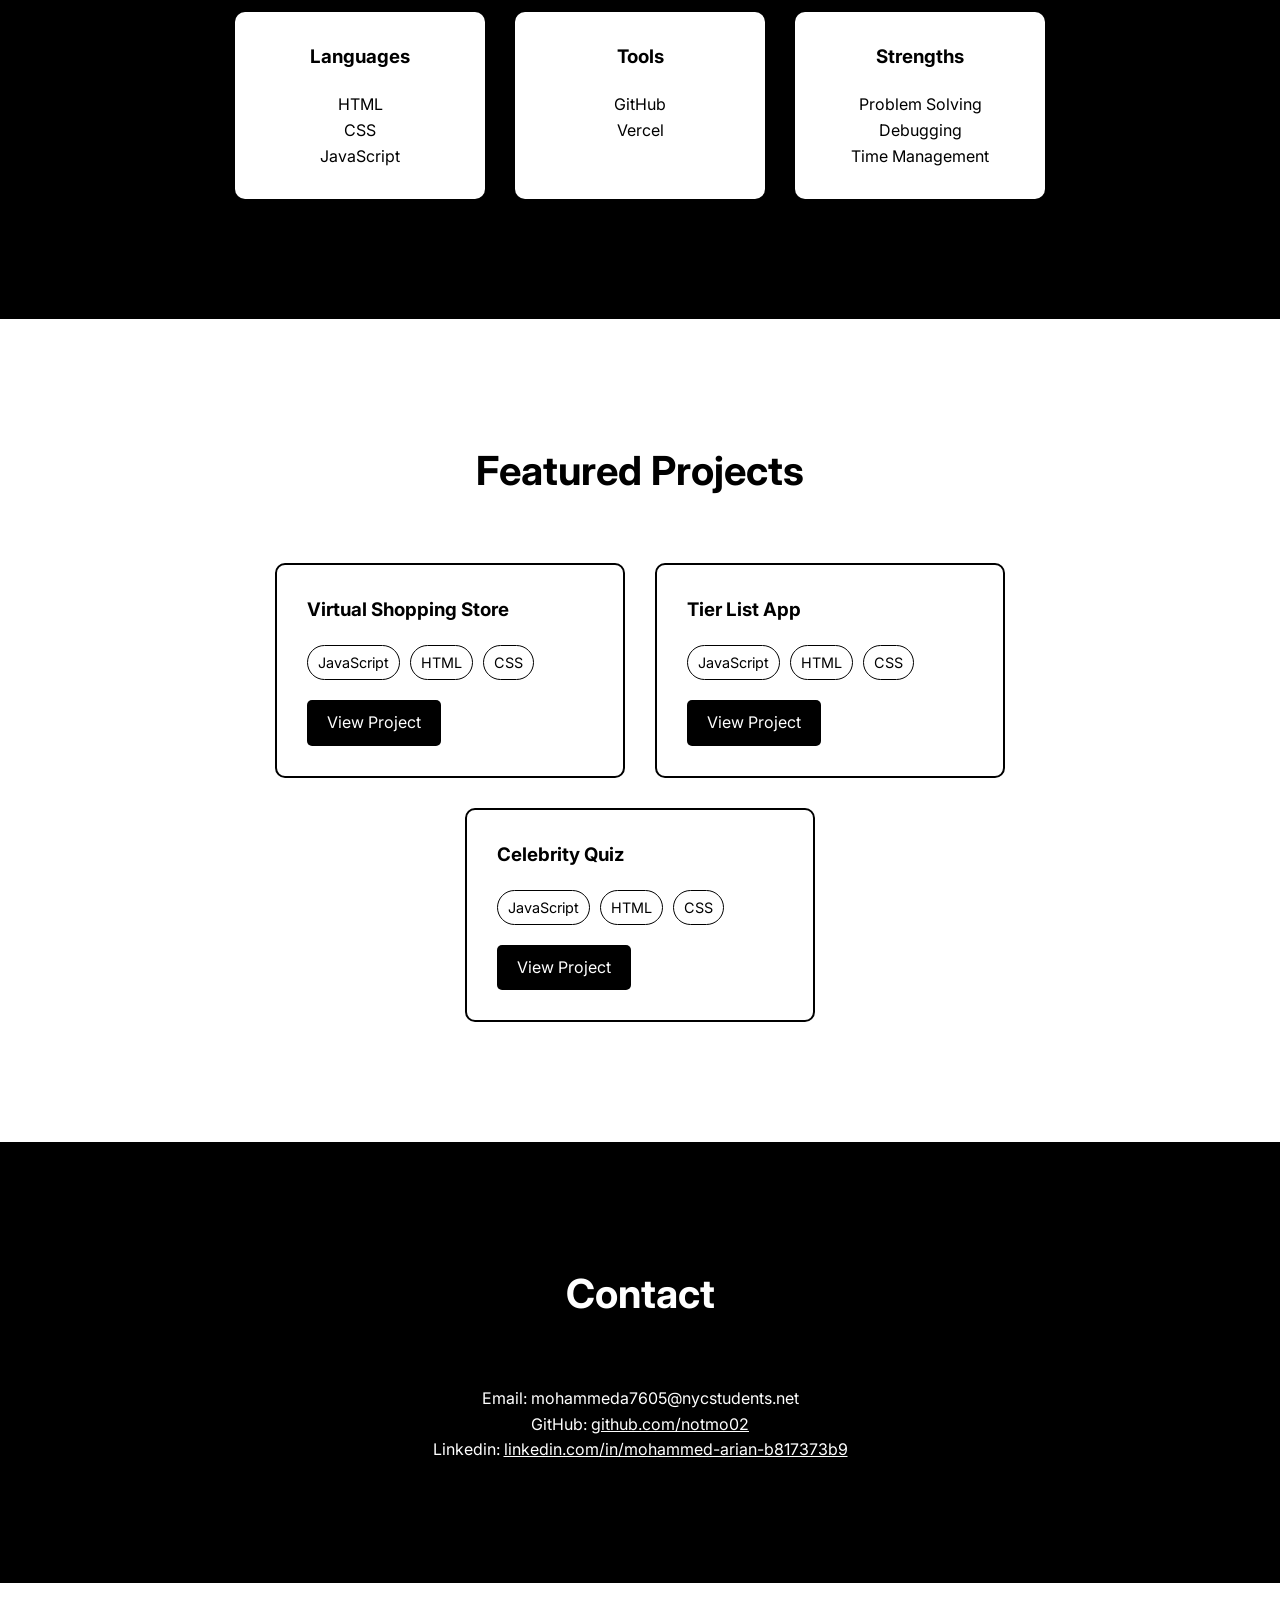
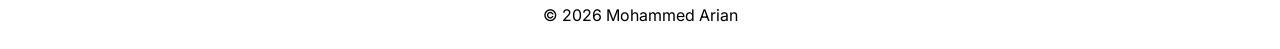
==== commit e4e9af52: "changes" ====
--- a/index.html
+++ b/index.html
@@ -180,7 +180,7 @@
       <p>
         Linkedin:
         <a href="www.linkedin.com/in/mohammed-arian-b817373b9" target="_blank">
-          linkedin.com/Mohammed-Arian
+        linkedin.com/in/mohammed-arian-b817373b9
         </a>
       </p>
     </div>
